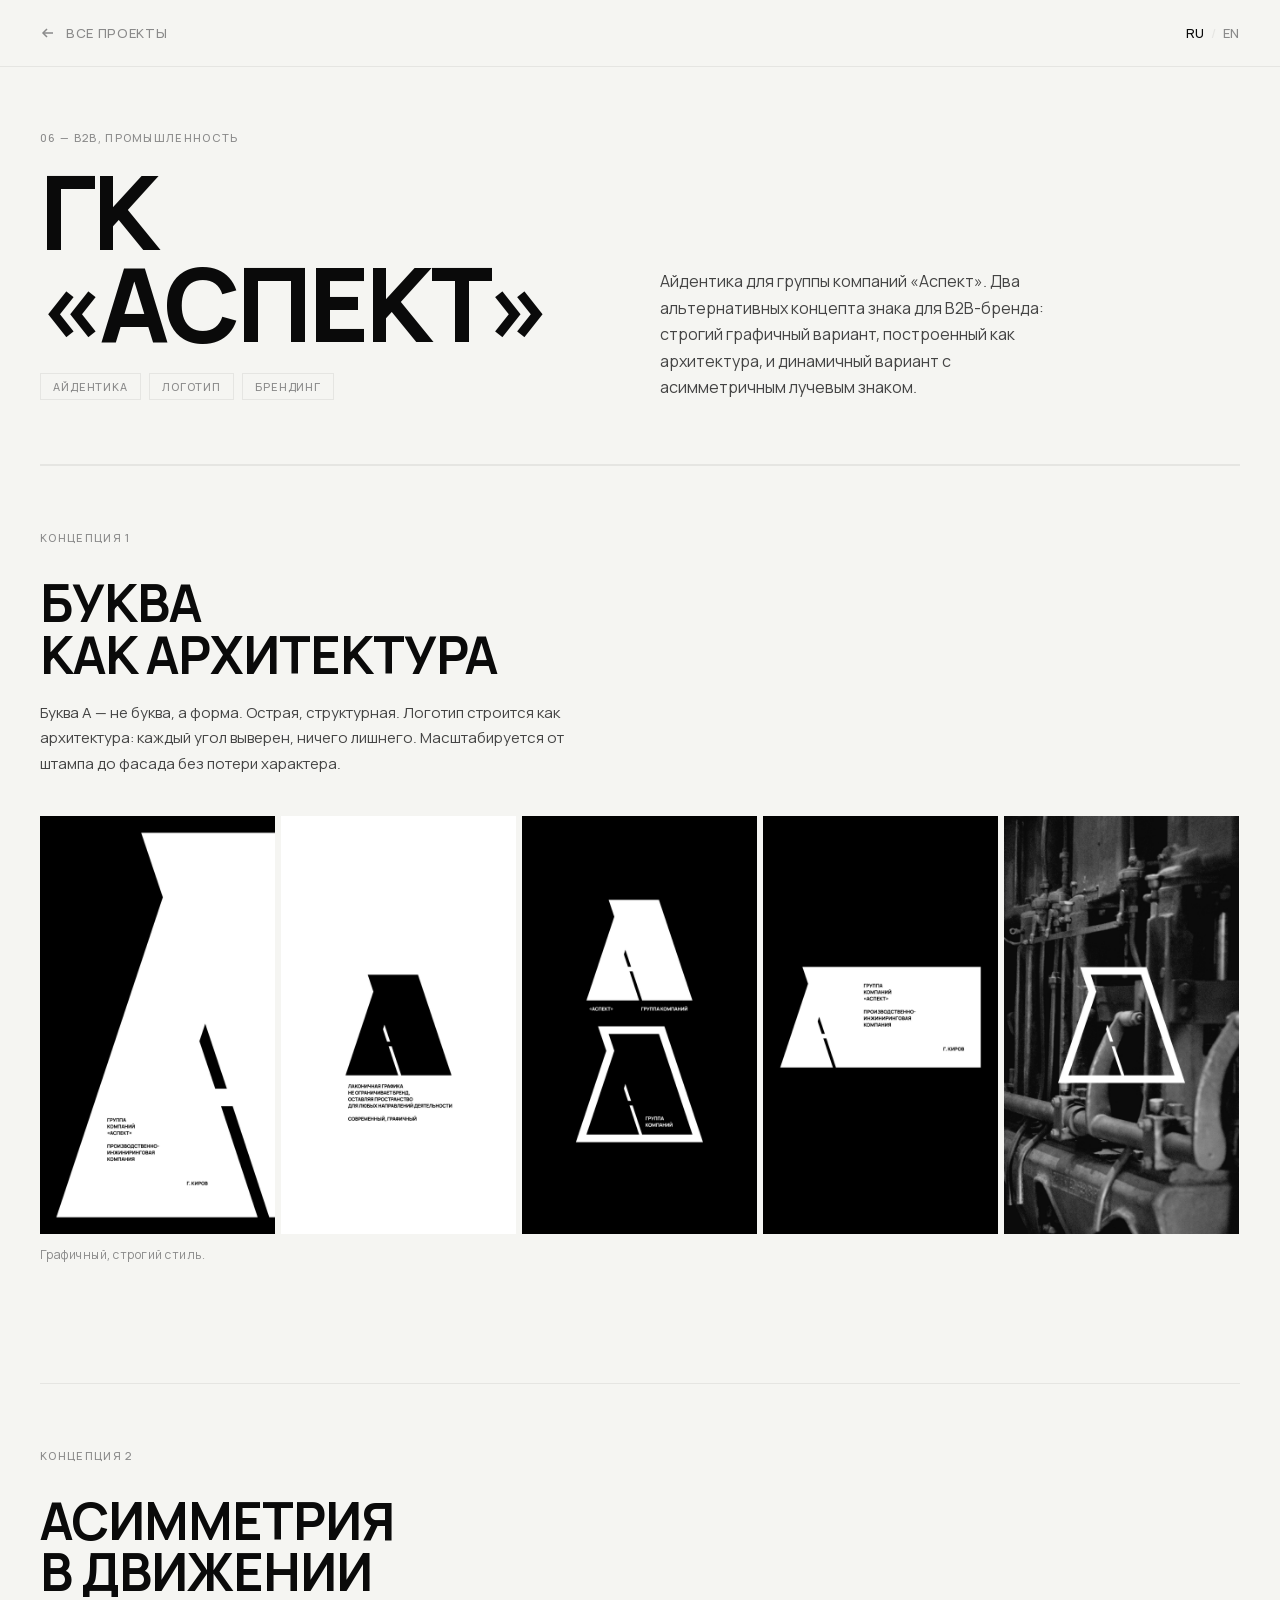
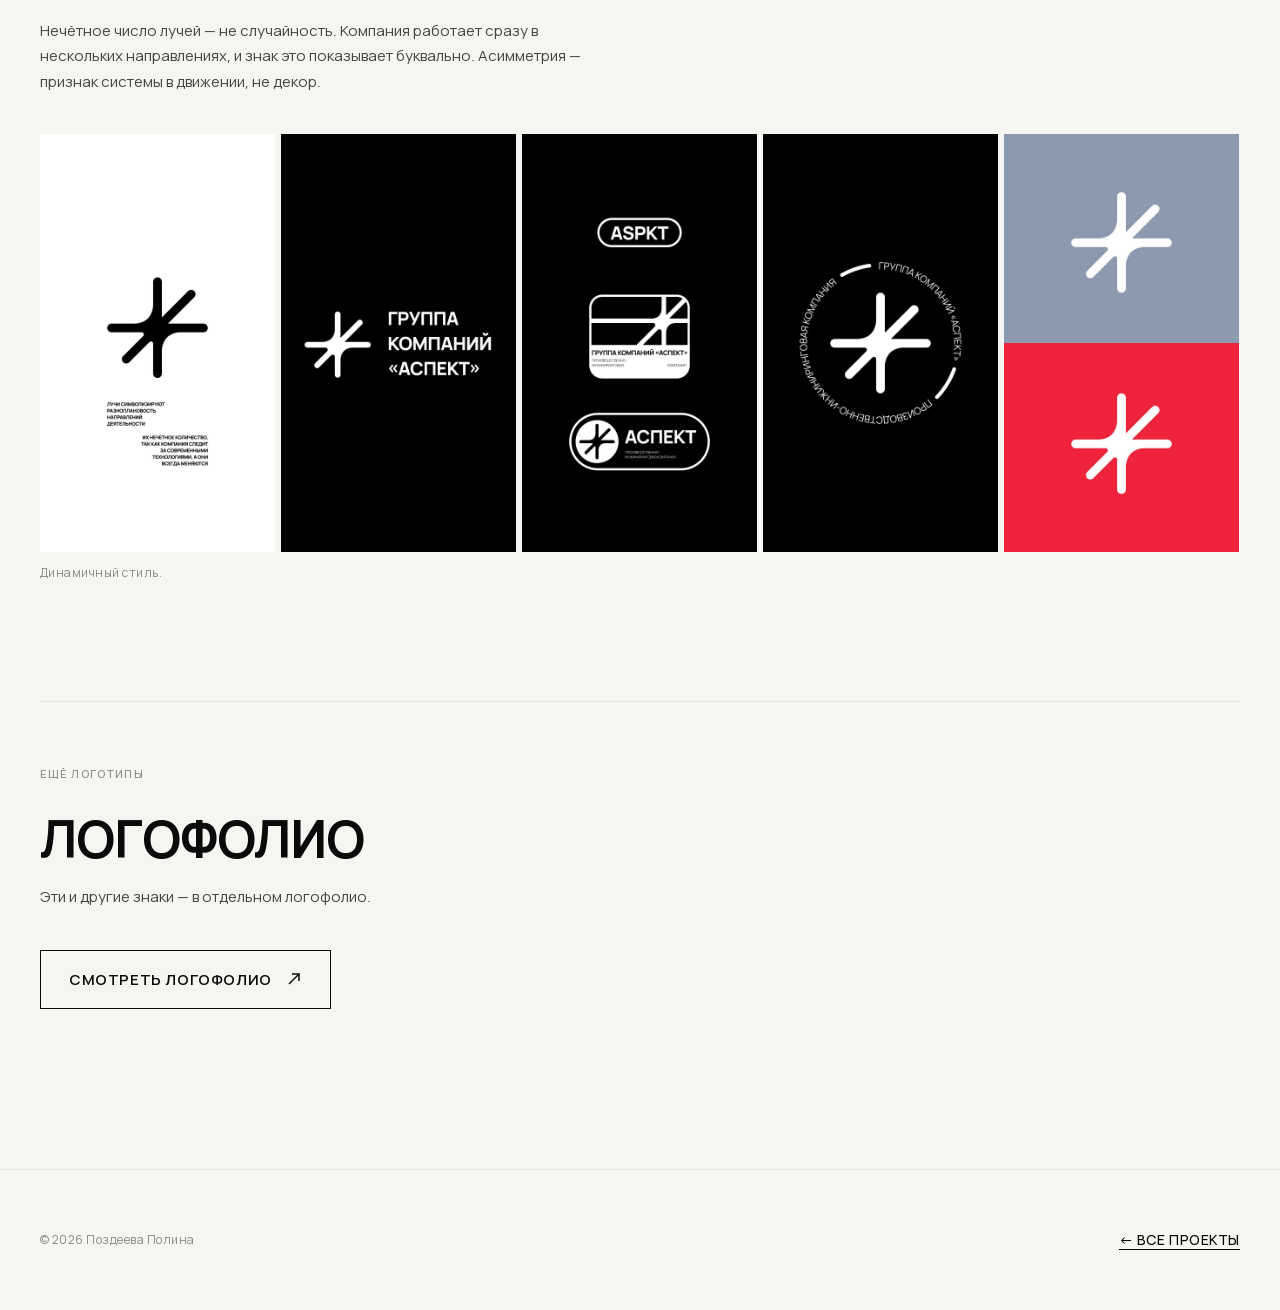
==== aspect.html @ cdb688e1 "Add CV PDF download, Aspect Group case (from logofolio), keep logofolio linked" ====
<!DOCTYPE html>
<html lang="ru">
<head>
  <meta charset="UTF-8">
  <meta name="viewport" content="width=device-width, initial-scale=1.0">
  <title>ГК «Аспект» — Поздеева Полина</title>
  <meta name="description" content="Айдентика для группы компаний «Аспект»: два альтернативных концепта знака для B2B-бренда — графичный и динамичный.">
  <meta property="og:type" content="article">
  <meta property="og:title" content="ГК «Аспект» — кейс Полины Поздеевой">
  <meta property="og:description" content="Логотип и айдентика для B2B-группы компаний: два концепта знака.">
  <meta property="og:url" content="https://pauline-p-s.github.io/aspect.html">
  <meta property="og:image" content="https://pauline-p-s.github.io/img/og.jpg">
  <meta property="og:image:width" content="1200">
  <meta property="og:image:height" content="630">
  <meta property="og:locale" content="ru_RU">
  <meta name="twitter:card" content="summary_large_image">
  <meta name="twitter:title" content="ГК «Аспект» — кейс Полины Поздеевой">
  <meta name="twitter:image" content="https://pauline-p-s.github.io/img/og.jpg">
  <meta name="theme-color" content="#f5f5f2">
  <link rel="stylesheet" href="style.css">
</head>
<body>

  <nav class="case-page-nav">
    <a href="index.html" class="back-link">
      <svg viewBox="0 0 16 16"><line x1="13" y1="8" x2="3" y2="8"/><polyline points="7,4 3,8 7,12"/></svg>
      <span data-ru="Все проекты" data-en="All work">Все проекты</span>
    </a>
    <div class="lang-switch">
      <button class="lang-btn active" data-lang="ru">RU</button>
      <span class="lang-sep">/</span>
      <button class="lang-btn" data-lang="en">EN</button>
    </div>
  </nav>

  <header class="case-hero">
    <div class="case-hero-meta">
      <div class="case-hero-index">06 — <span data-ru="B2B, промышленность" data-en="B2B, Industrial">B2B, промышленность</span></div>
      <h1 class="case-hero-title">ГК<br>«Аспект»</h1>
      <div class="case-hero-tags">
        <span class="case-hero-tag" data-ru="Айдентика" data-en="Identity">Айдентика</span>
        <span class="case-hero-tag" data-ru="Логотип" data-en="Logo">Логотип</span>
        <span class="case-hero-tag" data-ru="Брендинг" data-en="Branding">Брендинг</span>
      </div>
    </div>
    <div>
      <p class="case-hero-desc"
         data-ru="Айдентика для группы компаний «Аспект». Два альтернативных концепта знака для B2B-бренда: строгий графичный вариант, построенный как архитектура, и динамичный вариант с асимметричным лучевым знаком."
         data-en="Identity for the Aspect Group of companies. Two alternative mark concepts for a B2B brand: a strict graphic version built like architecture, and a dynamic version with an asymmetric radial mark.">
        Айдентика для группы компаний «Аспект». Два альтернативных концепта знака для B2B-бренда: строгий графичный вариант, построенный как архитектура, и динамичный вариант с асимметричным лучевым знаком.
      </p>
    </div>
  </header>

  <div class="divider"></div>

  <!-- CONCEPT 1 -->
  <section class="case-section">
    <div class="case-section-label" data-ru="Концепция 1" data-en="Concept 1">Концепция 1</div>
    <h2 class="case-section-title" data-ru="Буква<br>как архитектура" data-en="A Letter<br>as Architecture">Буква<br>как архитектура</h2>
    <p class="case-section-text"
       data-ru="Буква А — не буква, а форма. Острая, структурная. Логотип строится как архитектура: каждый угол выверен, ничего лишнего. Масштабируется от штампа до фасада без потери характера."
       data-en="The letter A isn't a letter — it's a form. Sharp, structural. Built like architecture: every angle calculated, nothing extra. Scales from stamp to facade without losing its character.">
      Буква А — не буква, а форма. Острая, структурная. Логотип строится как архитектура: каждый угол выверен, ничего лишнего. Масштабируется от штампа до фасада без потери характера.
    </p>
    <div class="justified-gallery" data-row-height="320">
      <div class="g-item"><img src="logofolio/Frame_5.png" alt="Аспект — основной знак"></div>
      <div class="g-item"><img src="logofolio/Frame_1.png" alt="Аспект — белый фон"></div>
      <div class="g-item"><img src="logofolio/Frame_3.png" alt="Аспект — варианты"></div>
      <div class="g-item"><img src="logofolio/Frame_4.png" alt="Аспект — горизонталь"></div>
      <div class="g-item"><img src="logofolio/Frame_15.png" alt="Аспект — в среде"></div>
    </div>
    <p class="caption" data-ru="Графичный, строгий стиль." data-en="Graphic, strict style.">Графичный, строгий стиль.</p>
  </section>

  <!-- CONCEPT 2 -->
  <section class="case-section">
    <div class="case-section-label" data-ru="Концепция 2" data-en="Concept 2">Концепция 2</div>
    <h2 class="case-section-title" data-ru="Асимметрия<br>в движении" data-en="Asymmetry<br>in Motion">Асимметрия<br>в движении</h2>
    <p class="case-section-text"
       data-ru="Нечётное число лучей — не случайность. Компания работает сразу в нескольких направлениях, и знак это показывает буквально. Асимметрия — признак системы в движении, не декор."
       data-en="An odd number of rays — not a coincidence. The company moves in multiple directions at once, and the mark shows it literally. Asymmetry is a system in motion, not decoration.">
      Нечётное число лучей — не случайность. Компания работает сразу в нескольких направлениях, и знак это показывает буквально. Асимметрия — признак системы в движении, не декор.
    </p>
    <div class="justified-gallery" data-row-height="320">
      <div class="g-item"><img src="logofolio/Frame_9.png" alt="Аспект — астериск"></div>
      <div class="g-item"><img src="logofolio/Frame_11.png" alt="Аспект — круговой"></div>
      <div class="g-item"><img src="logofolio/Frame_12.png" alt="Аспект — цветные"></div>
      <div class="g-item"><img src="logofolio/Frame_13.png" alt="Аспект — красный контур"></div>
      <div class="g-item"><img src="logofolio/Frame_10.png" alt="Аспект — варианты"></div>
    </div>
    <p class="caption" data-ru="Динамичный стиль." data-en="Dynamic style.">Динамичный стиль.</p>
  </section>

  <!-- LOGOFOLIO LINK -->
  <section class="case-section">
    <div class="case-section-label" data-ru="Ещё логотипы" data-en="More Logos">Ещё логотипы</div>
    <h2 class="case-section-title" data-ru="Логофолио" data-en="Logofolio">Логофолио</h2>
    <p class="case-section-text"
       data-ru="Эти и другие знаки — в отдельном логофолио."
       data-en="This and other marks — in a separate logofolio.">
      Эти и другие знаки — в отдельном логофолио.
    </p>
    <a href="logofolio/index.html" class="logofolio-link">
      <span data-ru="Смотреть логофолио" data-en="View logofolio">Смотреть логофолио</span>
      <svg viewBox="0 0 16 16"><line x1="3" y1="13" x2="13" y2="3"/><polyline points="6,3 13,3 13,10"/></svg>
    </a>
  </section>

  <footer class="footer">
    <span class="footer-copy" data-ru="© 2026 Поздеева Полина" data-en="© 2026 Pauline Pozdeeva">© 2026 Поздеева Полина</span>
    <a href="index.html" style="font-size:14px;font-weight:500;letter-spacing:0.04em;text-transform:uppercase;border-bottom:1px solid var(--black);">
      <span data-ru="← Все проекты" data-en="← All work">← Все проекты</span>
    </a>
  </footer>

  <script src="lang.js"></script>
  <script src="gallery.js"></script>
  <script src="lightbox.js"></script>
  <script>
    document.addEventListener('DOMContentLoaded', () => {
      setTimeout(() => {
        document.querySelectorAll('.g-item').forEach((item, i) => {
          item.addEventListener('click', () => window._lb && window._lb.open(i));
        });
      }, 800);
    });
  </script>
</body>
</html>
---- style.css ----
/* ============================================
   PAULINE POZDEEVA — PORTFOLIO
   ============================================ */

@font-face {
  font-family: 'Hauora';
  src: url('fonts/HauoraGX.ttf') format('truetype');
  font-weight: 100 900;
  font-style: normal;
}

/* ---- RESET & BASE ---- */
*, *::before, *::after { box-sizing: border-box; margin: 0; padding: 0; }

:root {
  --black: #0a0a0a;
  --white: #f5f5f2;
  --grey: #8a8a8a;
  --grey-light: #e5e5e2;
  --font: 'Hauora', 'Arial', sans-serif;
  --ease: cubic-bezier(0.16, 1, 0.3, 1);
}

html { font-size: 16px; scroll-behavior: smooth; }

body {
  font-family: var(--font);
  background: var(--white);
  color: var(--black);
  -webkit-font-smoothing: antialiased;
  overflow-x: hidden;
}

a { color: inherit; text-decoration: none; }
img { display: block; width: 100%; height: 100%; object-fit: cover; }

/* ---- NAV ---- */
.nav {
  position: fixed;
  top: 0; left: 0; right: 0;
  z-index: 100;
  display: flex;
  justify-content: space-between;
  align-items: center;
  padding: 24px 40px;
  background: var(--white);
  border-bottom: 1px solid transparent;
  transition: border-color 0.3s;
}

.nav.scrolled { border-color: var(--grey-light); }

.nav-name {
  font-size: 14px;
  font-weight: 500;
  letter-spacing: 0.05em;
  text-transform: uppercase;
}

.nav-right {
  display: flex;
  align-items: center;
  gap: 32px;
}

.nav-links {
  display: flex;
  gap: 28px;
  list-style: none;
}

.nav-links a {
  font-size: 13px;
  font-weight: 400;
  color: var(--grey);
  letter-spacing: 0.04em;
  text-transform: uppercase;
  transition: color 0.2s;
}
.nav-links a:hover { color: var(--black); }

.lang-switch {
  display: flex;
  gap: 6px;
  font-size: 13px;
  font-weight: 500;
  letter-spacing: 0.05em;
  text-transform: uppercase;
}

.lang-btn {
  background: none;
  border: none;
  cursor: pointer;
  font-family: var(--font);
  font-size: 13px;
  font-weight: 500;
  letter-spacing: 0.05em;
  text-transform: uppercase;
  color: var(--grey);
  transition: color 0.2s;
  padding: 0;
}
.lang-btn.active { color: var(--black); }
.lang-btn:hover { color: var(--black); }

.lang-sep { color: var(--grey-light); }

/* ---- HERO ---- */
.hero {
  padding: 160px 40px 80px;
  display: grid;
  grid-template-columns: 1fr 1fr;
  gap: 0;
  align-items: end;
  min-height: 55vh;
}

.hero-name {
  font-size: clamp(72px, 10vw, 140px);
  font-weight: 800;
  line-height: 0.92;
  letter-spacing: -0.03em;
  text-transform: uppercase;
}

.hero-info {
  padding-bottom: 12px;
  padding-left: 40px;
}

.hero-role {
  font-size: 16px;
  font-weight: 400;
  color: var(--grey);
  margin-bottom: 8px;
  letter-spacing: 0.01em;
}

.hero-desc {
  font-size: 15px;
  font-weight: 400;
  line-height: 1.6;
  max-width: 320px;
  color: var(--black);
}

/* ---- DIVIDER ---- */
.divider {
  height: 1px;
  background: var(--grey-light);
  margin: 0 40px;
}

/* ---- CASES ---- */
.cases-header {
  padding: 48px 40px 24px;
  display: flex;
  justify-content: space-between;
  align-items: baseline;
}

.cases-label {
  font-size: 11px;
  font-weight: 500;
  letter-spacing: 0.12em;
  text-transform: uppercase;
  color: var(--grey);
}

.cases-count {
  font-size: 11px;
  font-weight: 500;
  letter-spacing: 0.1em;
  color: var(--grey);
}

.cases-grid {
  display: grid;
  grid-template-columns: 1fr 1fr;
  gap: 1px;
  background: var(--grey-light);
  margin: 0 40px;
  border: 1px solid var(--grey-light);
}

/* ---- CASE CARD ---- */
.case-card {
  background: var(--white);
  cursor: pointer;
  overflow: hidden;
  position: relative;
  display: block;
  transition: background 0.3s var(--ease);
}

.case-card:hover { background: var(--black); }

.case-thumb {
  aspect-ratio: 4/3;
  overflow: hidden;
  position: relative;
  background: var(--grey-light);
}

.case-thumb-img {
  width: 100%;
  height: 100%;
  object-fit: cover;
  transition: transform 0.7s var(--ease), opacity 0.3s;
}
.case-card:hover .case-thumb-img { transform: scale(1.04); }

/* KF placeholder */
.case-thumb-placeholder {
  width: 100%;
  height: 100%;
  display: flex;
  align-items: center;
  justify-content: center;
  transition: opacity 0.3s;
}
.kf-placeholder {
  background: #4a4f4a;
}
.kf-placeholder-inner {
  width: 60px;
  height: 60px;
  opacity: 0.3;
}

.case-body {
  padding: 28px 32px 32px;
}

.case-num {
  font-size: 11px;
  font-weight: 500;
  letter-spacing: 0.1em;
  color: var(--grey);
  margin-bottom: 12px;
  transition: color 0.3s;
}
.case-card:hover .case-num { color: rgba(255,255,255,0.4); }

.case-client {
  font-size: clamp(28px, 3.5vw, 48px);
  font-weight: 700;
  line-height: 1;
  letter-spacing: -0.02em;
  text-transform: uppercase;
  margin-bottom: 10px;
  transition: color 0.3s;
}
.case-card:hover .case-client { color: var(--white); }

.case-tags {
  display: flex;
  flex-wrap: wrap;
  gap: 6px;
  margin-top: 16px;
}

.case-tag {
  font-size: 11px;
  font-weight: 500;
  letter-spacing: 0.08em;
  text-transform: uppercase;
  padding: 4px 10px;
  border: 1px solid var(--grey-light);
  color: var(--grey);
  transition: border-color 0.3s, color 0.3s;
}
.case-card:hover .case-tag {
  border-color: rgba(255,255,255,0.15);
  color: rgba(255,255,255,0.5);
}

.case-arrow {
  position: absolute;
  bottom: 32px;
  right: 32px;
  width: 40px;
  height: 40px;
  border: 1px solid var(--grey-light);
  border-radius: 50%;
  display: flex;
  align-items: center;
  justify-content: center;
  transition: all 0.3s var(--ease);
}
.case-arrow svg {
  width: 16px;
  height: 16px;
  stroke: var(--grey);
  fill: none;
  stroke-width: 1.5;
  transition: stroke 0.3s;
}
.case-card:hover .case-arrow {
  border-color: rgba(255,255,255,0.3);
  transform: translate(2px, -2px);
}
.case-card:hover .case-arrow svg { stroke: var(--white); }

/* ---- FOOTER ---- */
.footer {
  padding: 60px 40px;
  display: flex;
  justify-content: space-between;
  align-items: center;
  margin-top: 80px;
  border-top: 1px solid var(--grey-light);
}

.footer-copy {
  font-size: 12px;
  color: var(--grey);
  letter-spacing: 0.04em;
}

.footer-contact { display: flex; align-items: center; gap: 28px; }
.footer-contact a {
  font-size: 14px;
  font-weight: 500;
  letter-spacing: 0.04em;
  text-transform: uppercase;
  border-bottom: 1px solid var(--black);
  transition: opacity 0.2s;
}
.footer-contact a:hover { opacity: 0.5; }

/* ============================================
   CASE PAGE
   ============================================ */

.case-page-nav {
  position: fixed;
  top: 0; left: 0; right: 0;
  z-index: 100;
  display: flex;
  justify-content: space-between;
  align-items: center;
  padding: 24px 40px;
  background: var(--white);
  border-bottom: 1px solid var(--grey-light);
}

.back-link {
  display: flex;
  align-items: center;
  gap: 10px;
  font-size: 13px;
  font-weight: 500;
  letter-spacing: 0.05em;
  text-transform: uppercase;
  color: var(--grey);
  transition: color 0.2s;
}
.back-link:hover { color: var(--black); }
.back-link svg {
  width: 16px; height: 16px;
  stroke: currentColor; fill: none; stroke-width: 1.5;
}

/* Case Hero */
.case-hero {
  padding: 130px 40px 64px;
  display: grid;
  grid-template-columns: 1fr 1fr;
  gap: 40px;
  align-items: end;
}

.case-hero-meta { }

.case-hero-index {
  font-size: 11px;
  font-weight: 500;
  letter-spacing: 0.12em;
  text-transform: uppercase;
  color: var(--grey);
  margin-bottom: 20px;
}

.case-hero-title {
  font-size: clamp(56px, 8vw, 112px);
  font-weight: 800;
  line-height: 0.9;
  letter-spacing: -0.03em;
  text-transform: uppercase;
}

.case-hero-desc {
  font-size: 16px;
  font-weight: 400;
  line-height: 1.65;
  color: #444;
  max-width: 400px;
}

.case-hero-tags {
  display: flex;
  flex-wrap: wrap;
  gap: 8px;
  margin-top: 24px;
}
.case-hero-tag {
  font-size: 11px;
  font-weight: 500;
  letter-spacing: 0.08em;
  text-transform: uppercase;
  padding: 5px 12px;
  border: 1px solid var(--grey-light);
  color: var(--grey);
}

/* Case Sections */
.case-section {
  padding: 0 40px 80px;
}

.case-section-label {
  font-size: 11px;
  font-weight: 500;
  letter-spacing: 0.12em;
  text-transform: uppercase;
  color: var(--grey);
  margin-bottom: 32px;
  padding-top: 64px;
  border-top: 1px solid var(--grey-light);
}

.case-section-title {
  font-size: clamp(32px, 4vw, 52px);
  font-weight: 700;
  line-height: 1;
  letter-spacing: -0.02em;
  text-transform: uppercase;
  margin-bottom: 20px;
}

.case-section-text {
  font-size: 15px;
  line-height: 1.7;
  color: #444;
  max-width: 560px;
  margin-bottom: 40px;
}

/* Image grids */
.img-full {
  aspect-ratio: 16/9;
  overflow: hidden;
  background: var(--grey-light);
  margin-bottom: 2px;
}

.img-two {
  display: grid;
  grid-template-columns: 1fr 1fr;
  gap: 2px;
  margin-bottom: 2px;
}

.img-two .img-cell {
  aspect-ratio: 4/3;
  overflow: hidden;
  background: var(--grey-light);
}

.img-three {
  display: grid;
  grid-template-columns: 1fr 1fr 1fr;
  gap: 2px;
  margin-bottom: 2px;
}

.img-three .img-cell {
  aspect-ratio: 3/4;
  overflow: hidden;
  background: var(--grey-light);
}

.img-wide-narrow {
  display: grid;
  grid-template-columns: 2fr 1fr;
  gap: 2px;
  margin-bottom: 2px;
}
.img-wide-narrow .img-cell {
  aspect-ratio: auto;
  min-height: 400px;
  overflow: hidden;
  background: var(--grey-light);
}

/* Placeholder fills */
.fill-kf-dark { background: #3d4240; }
.fill-kf-green { background: #5a7a3a; }
.fill-dark { background: #111; }
.fill-kraft { background: #c8a96e; }

.placeholder-label {
  display: flex;
  align-items: center;
  justify-content: center;
  width: 100%;
  height: 100%;
  font-size: 11px;
  letter-spacing: 0.1em;
  text-transform: uppercase;
  color: rgba(255,255,255,0.2);
  font-weight: 500;
}

/* Caption */
.caption {
  font-size: 12px;
  color: var(--grey);
  letter-spacing: 0.04em;
  margin-top: 12px;
  margin-bottom: 40px;
}

/* ============================================
   ABOUT SECTION
   ============================================ */
.about { padding: 48px 40px 40px; }
.about-header { margin-bottom: 40px; }

.about-grid { display: grid; grid-template-columns: 1fr; gap: 56px; }

.about-lead {
  font-size: clamp(22px, 2.8vw, 34px);
  font-weight: 500;
  line-height: 1.3;
  letter-spacing: -0.01em;
  max-width: 900px;
}

.about-cols {
  display: grid;
  grid-template-columns: repeat(4, 1fr);
  gap: 40px;
  border-top: 1px solid var(--grey-light);
  padding-top: 40px;
}
@media (max-width: 1000px) and (min-width: 769px) {
  .about-cols { grid-template-columns: repeat(2, 1fr); gap: 32px 40px; }
}

.about-col-title {
  font-size: 11px;
  font-weight: 600;
  letter-spacing: 0.12em;
  text-transform: uppercase;
  color: var(--grey);
  margin-bottom: 18px;
}

.about-list { list-style: none; }
.about-list li {
  font-size: 15px;
  font-weight: 400;
  line-height: 1;
  padding: 11px 0;
  border-bottom: 1px solid var(--grey-light);
}
.about-list li:last-child { border-bottom: none; }

/* EXPERIENCE — collapsible */
.exp { border-top: 1px solid var(--grey-light); margin-top: 56px; }
.exp-summary {
  list-style: none;
  cursor: pointer;
  display: flex;
  align-items: center;
  justify-content: space-between;
  padding: 28px 0;
  font-size: 11px;
  font-weight: 600;
  letter-spacing: 0.12em;
  text-transform: uppercase;
  color: var(--black);
  transition: color 0.2s;
}
.exp-summary:hover { color: var(--grey); }
.exp-summary::-webkit-details-marker { display: none; }
.exp-sign { position: relative; width: 16px; height: 16px; flex-shrink: 0; }
.exp-sign::before, .exp-sign::after {
  content: ""; position: absolute; background: currentColor;
  top: 50%; left: 50%; transform: translate(-50%, -50%);
}
.exp-sign::before { width: 16px; height: 1.5px; }
.exp-sign::after  { width: 1.5px; height: 16px; transition: transform 0.25s var(--ease); }
.exp[open] .exp-sign::after { transform: translate(-50%, -50%) scaleY(0); }

.exp-job { padding: 26px 0; border-top: 1px solid var(--grey-light); }
.exp-job-head { display: flex; align-items: baseline; gap: 14px; flex-wrap: wrap; }
.exp-co { font-size: 19px; font-weight: 600; letter-spacing: -0.01em; }
.exp-role { font-size: 14px; color: var(--grey); }
.exp-dates { margin-left: auto; font-size: 13px; color: var(--grey); letter-spacing: 0.02em; white-space: nowrap; }
.exp-list { list-style: none; margin-top: 14px; display: grid; gap: 8px; max-width: 760px; }
.exp-list li { font-size: 15px; line-height: 1.45; color: #3a3a3a; padding-left: 18px; position: relative; }
.exp-list li::before { content: "—"; position: absolute; left: 0; color: var(--grey); }
@media (max-width: 640px) {
  .exp-dates { margin-left: 0; width: 100%; }
}

/* ============================================
   LOGOFOLIO LINK BUTTON
   ============================================ */
.logofolio-link {
  display: inline-flex;
  align-items: center;
  gap: 14px;
  padding: 18px 28px;
  border: 1px solid var(--black);
  font-size: 15px;
  font-weight: 600;
  letter-spacing: 0.04em;
  text-transform: uppercase;
  transition: background 0.3s var(--ease), color 0.3s var(--ease);
}
.logofolio-link:hover { background: var(--black); color: var(--white); }
.logofolio-link svg {
  width: 16px; height: 16px;
  stroke: currentColor; fill: none; stroke-width: 1.5;
  transition: transform 0.3s var(--ease);
}
.logofolio-link:hover svg { transform: translate(2px, -2px); }

/* ============================================
   MASONRY GALLERY
   ============================================ */

.masonry {
  columns: 2;
  column-gap: 6px;
  margin-bottom: 40px;
}

.masonry-item {
  break-inside: avoid;
  margin-bottom: 6px;
  cursor: zoom-in;
  overflow: hidden;
  position: relative;
}

.masonry-item img {
  display: block;
  width: 100%;
  height: auto;
  transition: transform 0.5s var(--ease);
}

.masonry-item:hover img {
  transform: scale(1.02);
}

.masonry-3 { columns: 3; }
.masonry-2 { columns: 2; }

/* ============================================
   LIGHTBOX
   ============================================ */

.lightbox-overlay {
  position: fixed;
  inset: 0;
  z-index: 9999;
  background: rgba(10,10,10,0.96);
  display: flex;
  align-items: center;
  justify-content: center;
  opacity: 0;
  pointer-events: none;
  transition: opacity 0.3s;
}

.lightbox-overlay.active {
  opacity: 1;
  pointer-events: all;
}

.lightbox-img {
  max-width: 90vw;
  max-height: 90vh;
  width: auto;
  height: auto;
  object-fit: contain;
  display: block;
  transform: scale(0.96);
  transition: transform 0.35s var(--ease);
}

.lightbox-overlay.active .lightbox-img {
  transform: scale(1);
}

.lightbox-close {
  position: fixed;
  top: 24px;
  right: 32px;
  background: none;
  border: none;
  cursor: pointer;
  color: rgba(255,255,255,0.6);
  font-family: var(--font);
  font-size: 13px;
  font-weight: 500;
  letter-spacing: 0.1em;
  text-transform: uppercase;
  padding: 8px;
  transition: color 0.2s;
}
.lightbox-close:hover { color: #fff; }

.lightbox-nav {
  position: fixed;
  top: 50%;
  transform: translateY(-50%);
  background: none;
  border: 1px solid rgba(255,255,255,0.15);
  color: rgba(255,255,255,0.5);
  width: 44px;
  height: 44px;
  border-radius: 50%;
  cursor: pointer;
  display: flex;
  align-items: center;
  justify-content: center;
  transition: all 0.2s;
}
.lightbox-nav:hover { border-color: rgba(255,255,255,0.5); color: #fff; }
.lightbox-nav svg { width: 16px; height: 16px; stroke: currentColor; fill: none; stroke-width: 1.5; }
.lightbox-prev { left: 24px; }
.lightbox-next { right: 24px; }

.lightbox-counter {
  position: fixed;
  bottom: 24px;
  left: 50%;
  transform: translateX(-50%);
  font-size: 12px;
  color: rgba(255,255,255,0.3);
  letter-spacing: 0.1em;
}

/* ============================================
   RESPONSIVE
   ============================================ */

@media (max-width: 768px) {
  .nav { padding: 20px 24px; }
  .nav-links { display: none; }

  .hero { grid-template-columns: 1fr; padding: 120px 24px 60px; gap: 24px; }
  .hero-info { padding-left: 0; }

  .divider { margin: 0 24px; }
  .cases-header { padding: 40px 24px 20px; }
  .cases-grid { grid-template-columns: 1fr; margin: 0 24px; }

  .case-body { padding: 20px 24px 80px; }
  .case-arrow { bottom: 24px; right: 24px; }

  .footer { padding: 40px 24px; flex-direction: column; gap: 16px; align-items: flex-start; }

  .case-hero { grid-template-columns: 1fr; padding: 110px 24px 48px; gap: 24px; }
  .case-section { padding: 0 24px 60px; }

  .img-two, .img-three, .img-wide-narrow { grid-template-columns: 1fr; }

  .masonry, .masonry-3 { columns: 1; }
  .masonry-2 { columns: 2; }
  .lightbox-nav { display: none; }

  .about { padding: 40px 24px; }
  .about-cols { grid-template-columns: 1fr; gap: 32px; }
}
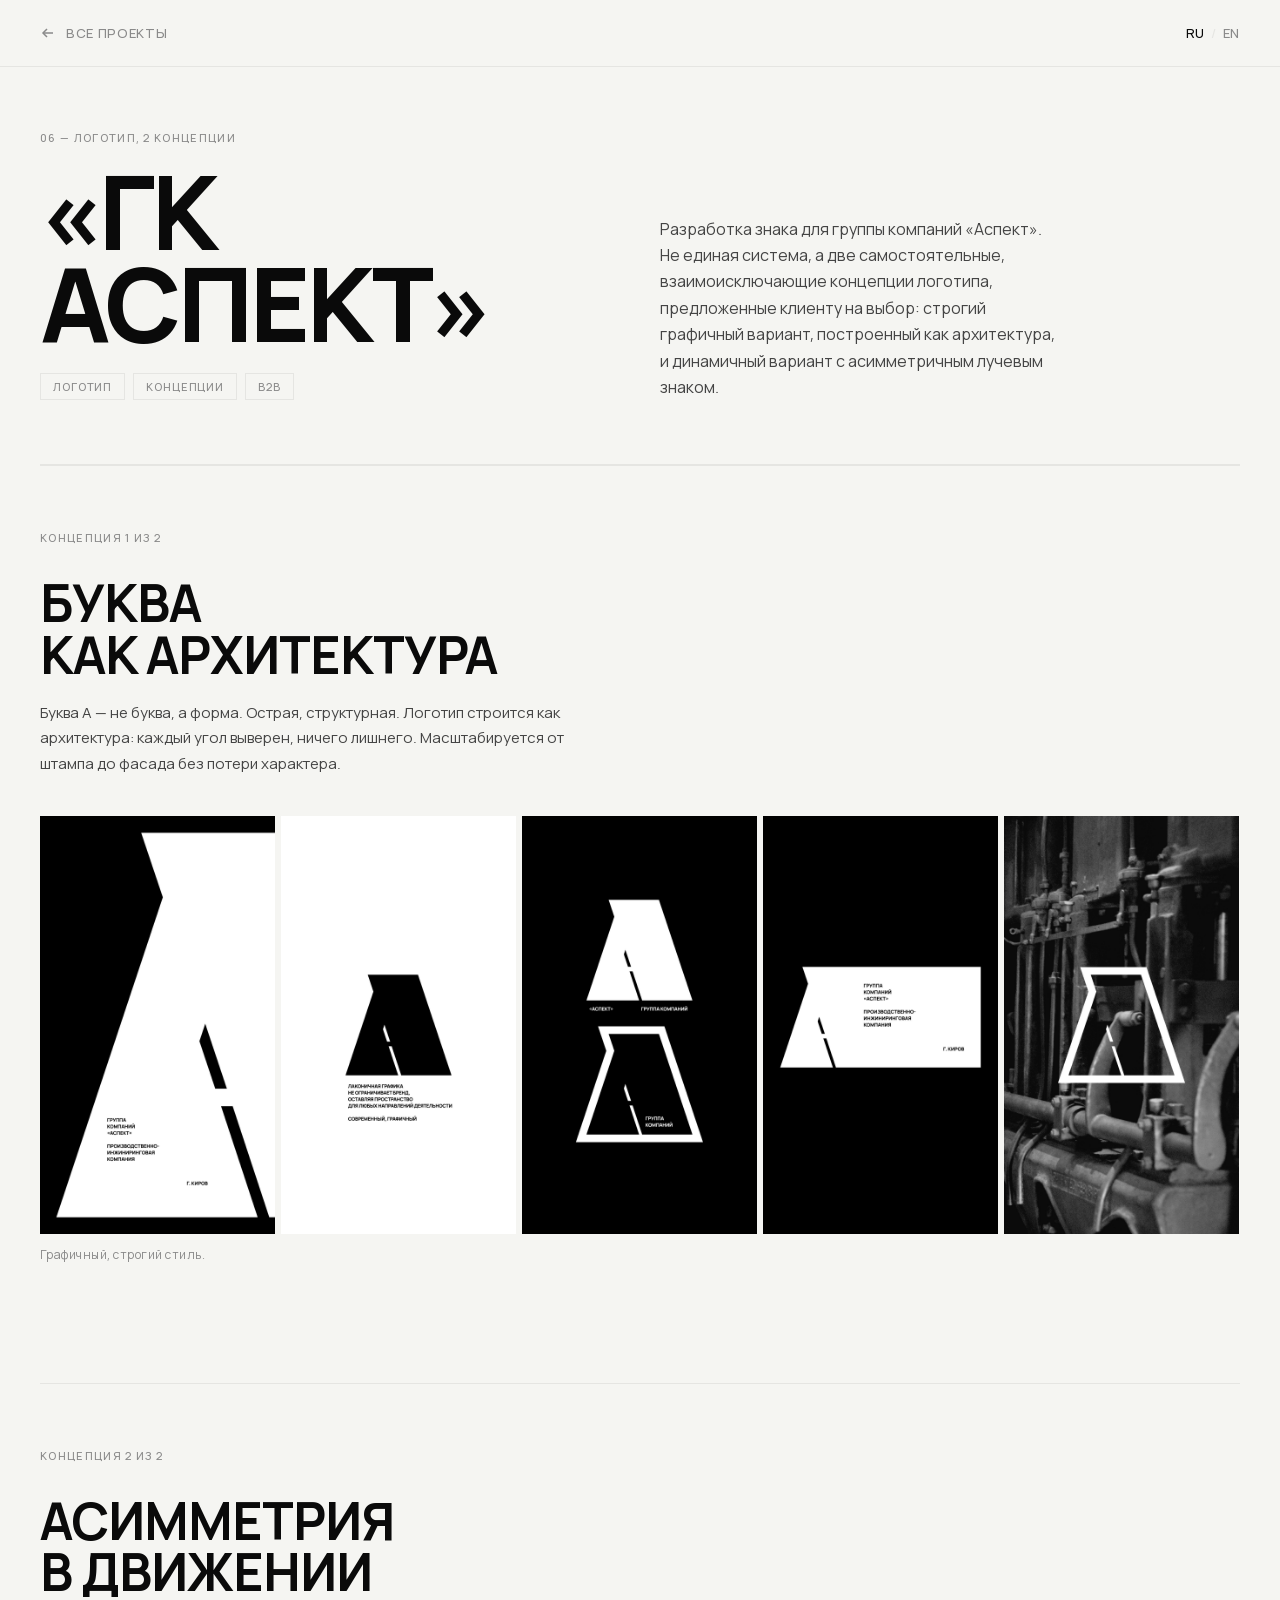
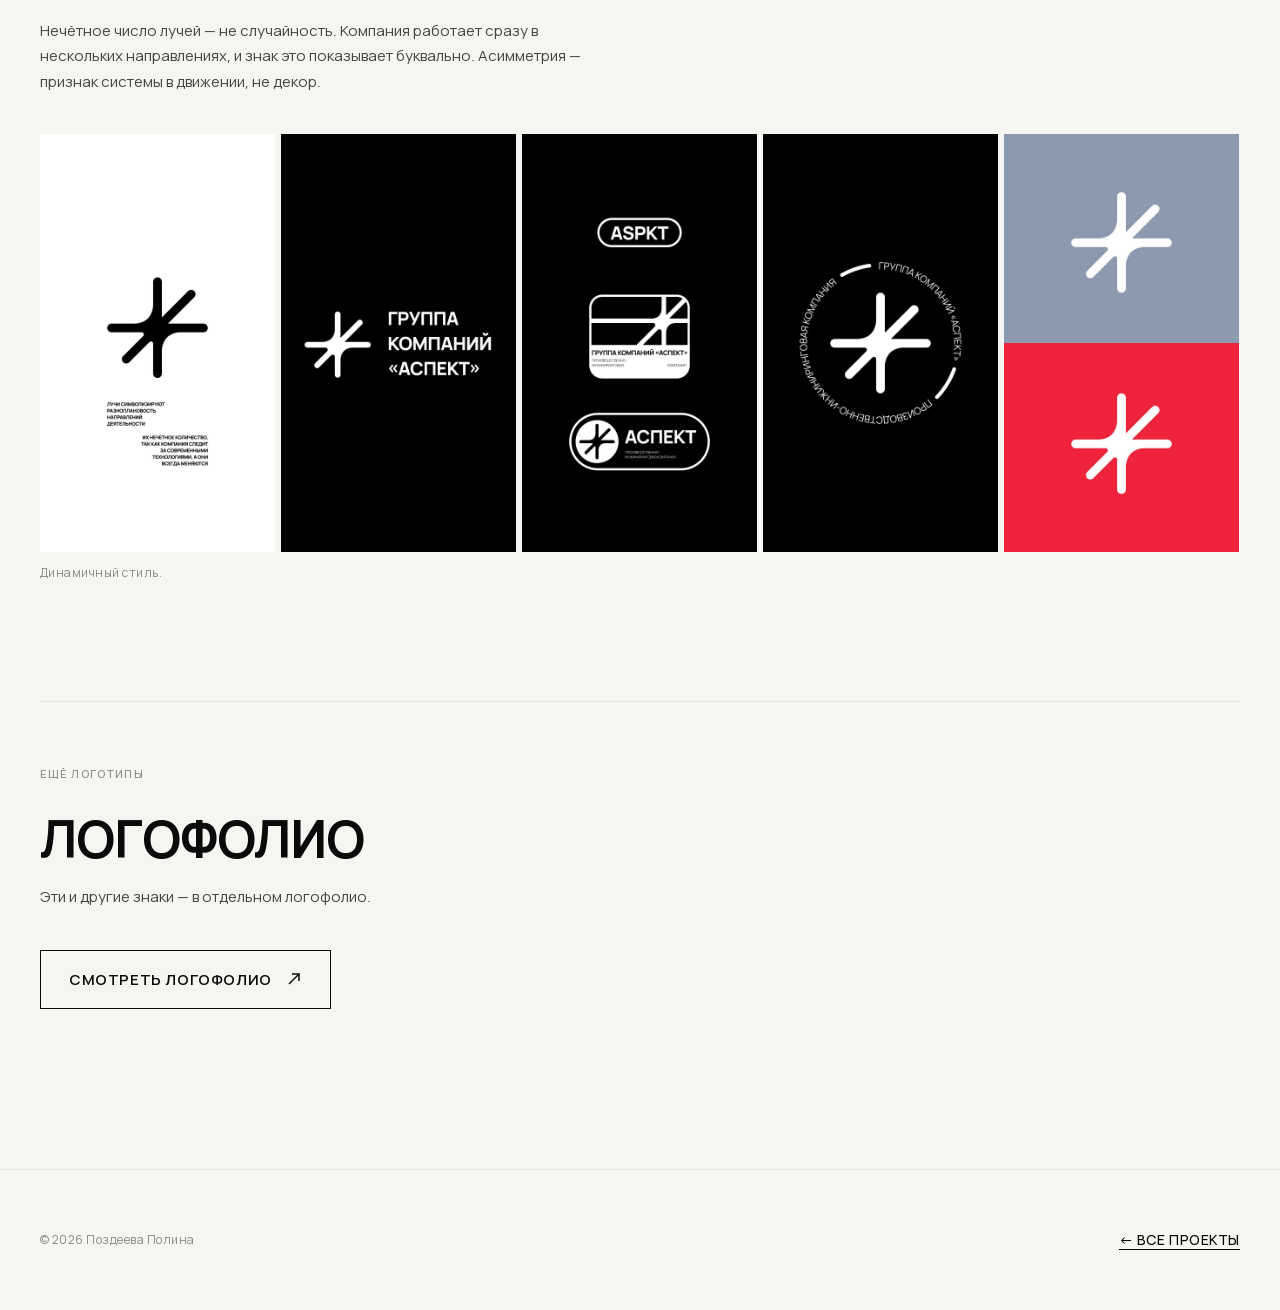
==== commit ff10e6d4: "Aspect case: quoted title, clarify multi-concept; 123 logo images duplicated in raz-dva-tri; experie" ====
--- a/aspect.html
+++ b/aspect.html
@@ -35,19 +35,19 @@
 
   <header class="case-hero">
     <div class="case-hero-meta">
-      <div class="case-hero-index">06 — <span data-ru="B2B, промышленность" data-en="B2B, Industrial">B2B, промышленность</span></div>
-      <h1 class="case-hero-title">ГК<br>«Аспект»</h1>
+      <div class="case-hero-index">06 — <span data-ru="Логотип, 2 концепции" data-en="Logo, 2 Concepts">Логотип, 2 концепции</span></div>
+      <h1 class="case-hero-title">«ГК<br>Аспект»</h1>
       <div class="case-hero-tags">
-        <span class="case-hero-tag" data-ru="Айдентика" data-en="Identity">Айдентика</span>
         <span class="case-hero-tag" data-ru="Логотип" data-en="Logo">Логотип</span>
-        <span class="case-hero-tag" data-ru="Брендинг" data-en="Branding">Брендинг</span>
+        <span class="case-hero-tag" data-ru="Концепции" data-en="Concepts">Концепции</span>
+        <span class="case-hero-tag" data-ru="B2B" data-en="B2B">B2B</span>
       </div>
     </div>
     <div>
       <p class="case-hero-desc"
-         data-ru="Айдентика для группы компаний «Аспект». Два альтернативных концепта знака для B2B-бренда: строгий графичный вариант, построенный как архитектура, и динамичный вариант с асимметричным лучевым знаком."
-         data-en="Identity for the Aspect Group of companies. Two alternative mark concepts for a B2B brand: a strict graphic version built like architecture, and a dynamic version with an asymmetric radial mark.">
-        Айдентика для группы компаний «Аспект». Два альтернативных концепта знака для B2B-бренда: строгий графичный вариант, построенный как архитектура, и динамичный вариант с асимметричным лучевым знаком.
+         data-ru="Разработка знака для группы компаний «Аспект». Не единая система, а две самостоятельные, взаимоисключающие концепции логотипа, предложенные клиенту на выбор: строгий графичный вариант, построенный как архитектура, и динамичный вариант с асимметричным лучевым знаком."
+         data-en="Logo design for the Aspect Group of companies. Not a single system, but two independent, mutually exclusive logo concepts presented to the client to choose from: a strict graphic version built like architecture, and a dynamic version with an asymmetric radial mark.">
+        Разработка знака для группы компаний «Аспект». Не единая система, а две самостоятельные, взаимоисключающие концепции логотипа, предложенные клиенту на выбор: строгий графичный вариант, построенный как архитектура, и динамичный вариант с асимметричным лучевым знаком.
       </p>
     </div>
   </header>
@@ -56,7 +56,7 @@
 
   <!-- CONCEPT 1 -->
   <section class="case-section">
-    <div class="case-section-label" data-ru="Концепция 1" data-en="Concept 1">Концепция 1</div>
+    <div class="case-section-label" data-ru="Концепция 1 из 2" data-en="Concept 1 of 2">Концепция 1 из 2</div>
     <h2 class="case-section-title" data-ru="Буква<br>как архитектура" data-en="A Letter<br>as Architecture">Буква<br>как архитектура</h2>
     <p class="case-section-text"
        data-ru="Буква А — не буква, а форма. Острая, структурная. Логотип строится как архитектура: каждый угол выверен, ничего лишнего. Масштабируется от штампа до фасада без потери характера."
@@ -75,7 +75,7 @@
 
   <!-- CONCEPT 2 -->
   <section class="case-section">
-    <div class="case-section-label" data-ru="Концепция 2" data-en="Concept 2">Концепция 2</div>
+    <div class="case-section-label" data-ru="Концепция 2 из 2" data-en="Concept 2 of 2">Концепция 2 из 2</div>
     <h2 class="case-section-title" data-ru="Асимметрия<br>в движении" data-en="Asymmetry<br>in Motion">Асимметрия<br>в движении</h2>
     <p class="case-section-text"
        data-ru="Нечётное число лучей — не случайность. Компания работает сразу в нескольких направлениях, и знак это показывает буквально. Асимметрия — признак системы в движении, не декор."
--- a/style.css
+++ b/style.css
@@ -569,43 +569,31 @@
 }
 .about-list li:last-child { border-bottom: none; }
 
-/* EXPERIENCE — collapsible */
-.exp { border-top: 1px solid var(--grey-light); margin-top: 56px; }
-.exp-summary {
-  list-style: none;
-  cursor: pointer;
-  display: flex;
-  align-items: center;
-  justify-content: space-between;
-  padding: 28px 0;
+/* EXPERIENCE — always visible, compact */
+.exp { border-top: 1px solid var(--grey-light); margin-top: 56px; padding-top: 32px; }
+.exp-title {
   font-size: 11px;
   font-weight: 600;
   letter-spacing: 0.12em;
   text-transform: uppercase;
-  color: var(--black);
-  transition: color 0.2s;
-}
-.exp-summary:hover { color: var(--grey); }
-.exp-summary::-webkit-details-marker { display: none; }
-.exp-sign { position: relative; width: 16px; height: 16px; flex-shrink: 0; }
-.exp-sign::before, .exp-sign::after {
-  content: ""; position: absolute; background: currentColor;
-  top: 50%; left: 50%; transform: translate(-50%, -50%);
-}
-.exp-sign::before { width: 16px; height: 1.5px; }
-.exp-sign::after  { width: 1.5px; height: 16px; transition: transform 0.25s var(--ease); }
-.exp[open] .exp-sign::after { transform: translate(-50%, -50%) scaleY(0); }
-
-.exp-job { padding: 26px 0; border-top: 1px solid var(--grey-light); }
-.exp-job-head { display: flex; align-items: baseline; gap: 14px; flex-wrap: wrap; }
-.exp-co { font-size: 19px; font-weight: 600; letter-spacing: -0.01em; }
-.exp-role { font-size: 14px; color: var(--grey); }
-.exp-dates { margin-left: auto; font-size: 13px; color: var(--grey); letter-spacing: 0.02em; white-space: nowrap; }
-.exp-list { list-style: none; margin-top: 14px; display: grid; gap: 8px; max-width: 760px; }
-.exp-list li { font-size: 15px; line-height: 1.45; color: #3a3a3a; padding-left: 18px; position: relative; }
-.exp-list li::before { content: "—"; position: absolute; left: 0; color: var(--grey); }
+  color: var(--grey);
+  margin-bottom: 22px;
+}
+.exp-grid {
+  display: grid;
+  grid-template-columns: repeat(3, 1fr);
+  gap: 22px 32px;
+}
+.exp-job { }
+.exp-co { font-size: 15px; font-weight: 600; letter-spacing: -0.005em; }
+.exp-dates { font-size: 13px; color: var(--grey); font-weight: 400; }
+.exp-role { font-size: 13px; color: var(--grey); margin-top: 2px; }
+.exp-cv-link { margin-top: 28px; }
+@media (max-width: 900px) {
+  .exp-grid { grid-template-columns: repeat(2, 1fr); }
+}
 @media (max-width: 640px) {
-  .exp-dates { margin-left: 0; width: 100%; }
+  .exp-grid { grid-template-columns: 1fr; }
 }
 
 /* ============================================
